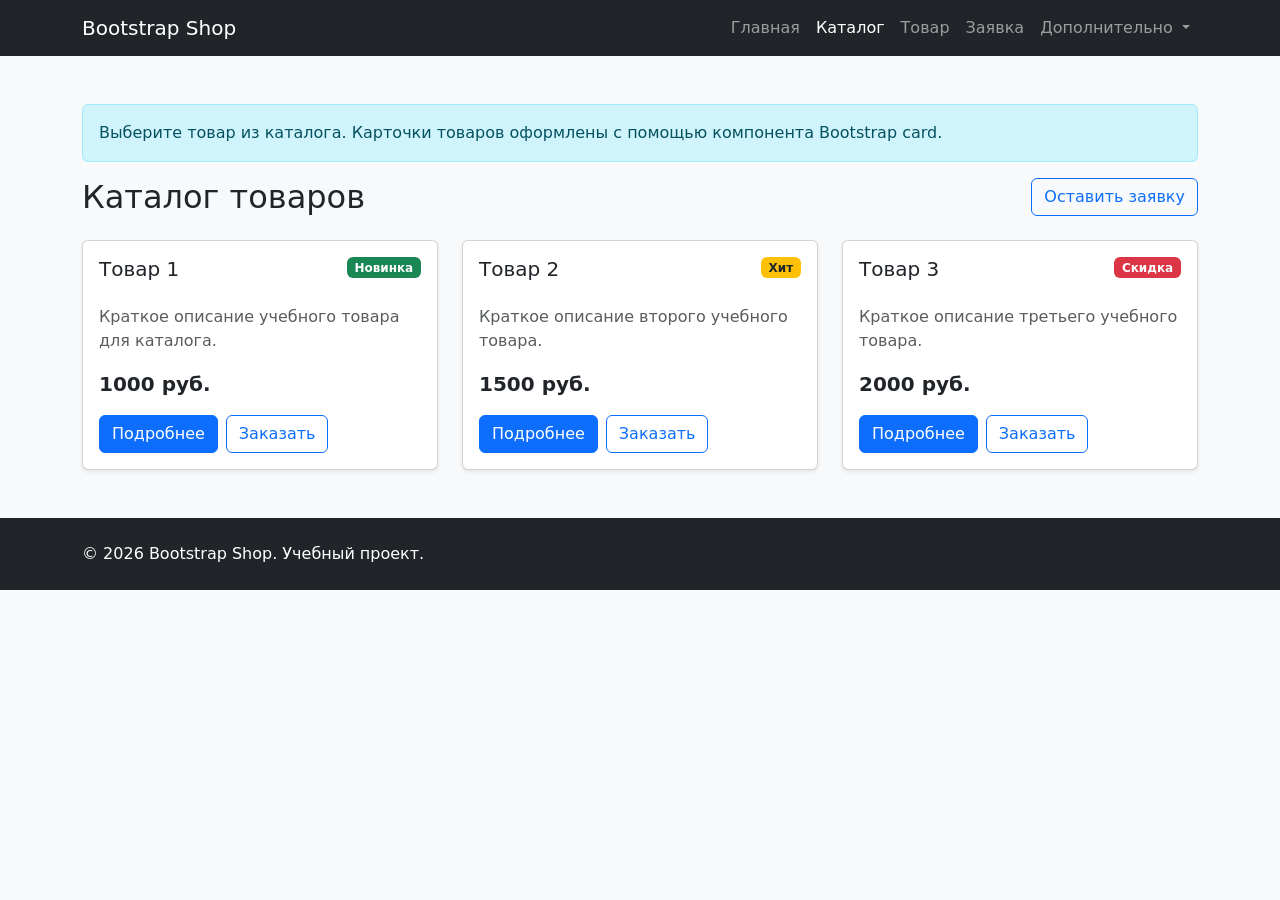
==== catalog.html @ bdcc5e98 "feat: add Bootstrap components pages" ====
<!DOCTYPE html>
<html lang="ru">
<head>
    <meta charset="UTF-8">
    <meta name="viewport" content="width=device-width, initial-scale=1.0">
    <title>Каталог — Bootstrap Shop</title>

    <link
        href="https://cdn.jsdelivr.net/npm/bootstrap@5.3.8/dist/css/bootstrap.min.css"
        rel="stylesheet"
    >
    <link rel="stylesheet" href="css/custom.css">
</head>
<body class="bg-light">

    <nav class="navbar navbar-expand-lg navbar-dark bg-dark">
        <div class="container">
            <a class="navbar-brand" href="index.html">
                Bootstrap Shop
            </a>

            <button
                class="navbar-toggler"
                type="button"
                data-bs-toggle="collapse"
                data-bs-target="#mainNavbar"
                aria-controls="mainNavbar"
                aria-expanded="false"
                aria-label="Переключить навигацию"
            >
                <span class="navbar-toggler-icon"></span>
            </button>

            <div class="collapse navbar-collapse" id="mainNavbar">
                <ul class="navbar-nav ms-auto">
                    <li class="nav-item">
                        <a class="nav-link" href="index.html">Главная</a>
                    </li>

                    <li class="nav-item">
                        <a
                            class="nav-link active"
                            aria-current="page"
                            href="catalog.html"
                        >
                            Каталог
                        </a>
                    </li>

                    <li class="nav-item">
                        <a class="nav-link" href="product.html">Товар</a>
                    </li>

                    <li class="nav-item">
                        <a class="nav-link" href="order.html">Заявка</a>
                    </li>

                    <li class="nav-item dropdown">
                        <a
                            class="nav-link dropdown-toggle"
                            href="#"
                            role="button"
                            data-bs-toggle="dropdown"
                            aria-expanded="false"
                        >
                            Дополнительно
                        </a>

                        <ul class="dropdown-menu">
                            <li>
                                <a class="dropdown-item" href="catalog.html">
                                    Все товары
                                </a>
                            </li>

                            <li>
                                <a class="dropdown-item" href="order.html">
                                    Оформить заявку
                                </a>
                            </li>

                            <li>
                                <a class="dropdown-item" href="index.html#popular">
                                    Популярное
                                </a>
                            </li>
                        </ul>
                    </li>
                </ul>
            </div>
        </div>
    </nav>

    <main class="container my-5">
        <div class="alert alert-info" role="alert">
            Выберите товар из каталога. Карточки товаров оформлены
            с помощью компонента Bootstrap card.
        </div>

        <div class="d-flex justify-content-between align-items-center mb-4">
            <h1 class="h2 mb-0">Каталог товаров</h1>

            <a class="btn btn-outline-primary" href="order.html">
                Оставить заявку
            </a>
        </div>

        <div class="row g-4">
            <div class="col-12 col-md-6 col-lg-4">
                <div class="card h-100 shadow-sm">
                    <div class="card-body d-flex flex-column">
                        <div class="d-flex justify-content-between align-items-start mb-3">
                            <h2 class="card-title h5">Товар 1</h2>
                            <span class="badge bg-success">Новинка</span>
                        </div>

                        <p class="card-text text-muted">
                            Краткое описание учебного товара для каталога.
                        </p>

                        <p class="fw-bold fs-5 mt-auto">1000 руб.</p>

                        <div class="d-flex gap-2">
                            <a class="btn btn-primary" href="product.html">
                                Подробнее
                            </a>

                            <button
                                class="btn btn-outline-primary"
                                type="button"
                                data-bs-toggle="modal"
                                data-bs-target="#orderModal"
                            >
                                Заказать
                            </button>
                        </div>
                    </div>
                </div>
            </div>

            <div class="col-12 col-md-6 col-lg-4">
                <div class="card h-100 shadow-sm">
                    <div class="card-body d-flex flex-column">
                        <div class="d-flex justify-content-between align-items-start mb-3">
                            <h2 class="card-title h5">Товар 2</h2>
                            <span class="badge bg-warning text-dark">Хит</span>
                        </div>

                        <p class="card-text text-muted">
                            Краткое описание второго учебного товара.
                        </p>

                        <p class="fw-bold fs-5 mt-auto">1500 руб.</p>

                        <div class="d-flex gap-2">
                            <a class="btn btn-primary" href="product.html">
                                Подробнее
                            </a>

                            <button
                                class="btn btn-outline-primary"
                                type="button"
                                data-bs-toggle="modal"
                                data-bs-target="#orderModal"
                            >
                                Заказать
                            </button>
                        </div>
                    </div>
                </div>
            </div>

            <div class="col-12 col-md-6 col-lg-4">
                <div class="card h-100 shadow-sm">
                    <div class="card-body d-flex flex-column">
                        <div class="d-flex justify-content-between align-items-start mb-3">
                            <h2 class="card-title h5">Товар 3</h2>
                            <span class="badge bg-danger">Скидка</span>
                        </div>

                        <p class="card-text text-muted">
                            Краткое описание третьего учебного товара.
                        </p>

                        <p class="fw-bold fs-5 mt-auto">2000 руб.</p>

                        <div class="d-flex gap-2">
                            <a class="btn btn-primary" href="product.html">
                                Подробнее
                            </a>

                            <button
                                class="btn btn-outline-primary"
                                type="button"
                                data-bs-toggle="modal"
                                data-bs-target="#orderModal"
                            >
                                Заказать
                            </button>
                        </div>
                    </div>
                </div>
            </div>
        </div>
    </main>

    <div
        class="modal fade"
        id="orderModal"
        tabindex="-1"
        aria-labelledby="orderModalLabel"
        aria-hidden="true"
    >
        <div class="modal-dialog">
            <div class="modal-content">
                <div class="modal-header">
                    <h2 class="modal-title h5" id="orderModalLabel">
                        Быстрая заявка
                    </h2>

                    <button
                        type="button"
                        class="btn-close"
                        data-bs-dismiss="modal"
                        aria-label="Закрыть"
                    ></button>
                </div>

                <div class="modal-body">
                    <p class="text-muted">
                        Оставьте контактные данные, и менеджер свяжется с вами.
                    </p>

                    <form action="order.html" method="get">
                        <div class="mb-3">
                            <label for="modal-name" class="form-label">
                                Имя
                            </label>

                            <input
                                id="modal-name"
                                name="name"
                                type="text"
                                class="form-control"
                                required
                            >
                        </div>

                        <div class="mb-3">
                            <label for="modal-phone" class="form-label">
                                Телефон
                            </label>

                            <input
                                id="modal-phone"
                                name="phone"
                                type="tel"
                                class="form-control"
                                required
                            >
                        </div>

                        <div class="form-check mb-3">
                            <input
                                id="modal-agree"
                                name="agree"
                                class="form-check-input"
                                type="checkbox"
                                value="yes"
                                required
                            >

                            <label class="form-check-label" for="modal-agree">
                                Согласен на обработку данных
                            </label>
                        </div>

                        <button class="btn btn-primary" type="submit">
                            Отправить
                        </button>
                    </form>
                </div>

                <div class="modal-footer">
                    <button
                        type="button"
                        class="btn btn-secondary"
                        data-bs-dismiss="modal"
                    >
                        Закрыть
                    </button>
                </div>
            </div>
        </div>
    </div>

    <footer class="bg-dark text-white py-4 mt-5">
        <div class="container">
            <p class="mb-0">
                &copy; 2026 Bootstrap Shop. Учебный проект.
            </p>
        </div>
    </footer>

    <script
        src="https://cdn.jsdelivr.net/npm/bootstrap@5.3.8/dist/js/bootstrap.bundle.min.js"
    ></script>
</body>
</html>
---- css/custom.css ----
body {
    min-height: 100vh;
}

.placeholder-box {
    min-height: 240px;
}

.placeholder-image {
    min-height: 320px;
}

.card-img-top {
    height: 180px;
    object-fit: cover;
}
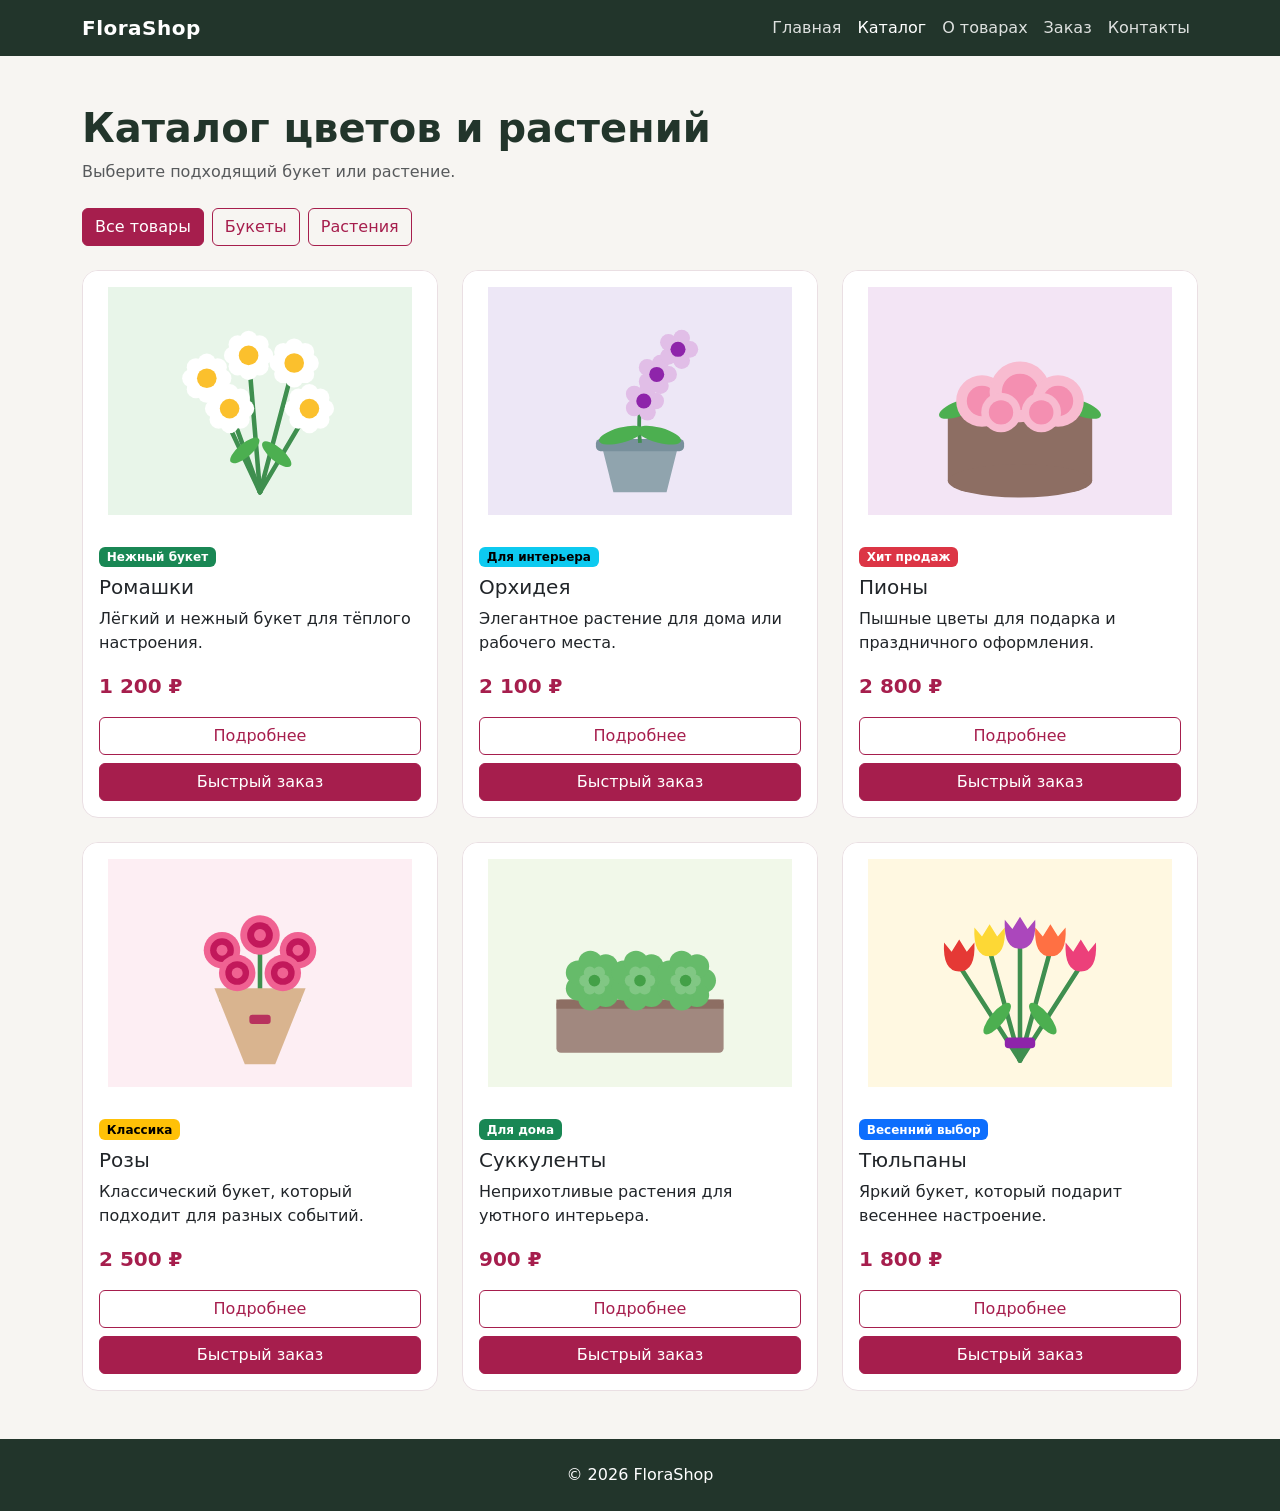
==== commit 45a0afce: "feat: add Bootstrap components pages" ====
--- a/catalog.html
+++ b/catalog.html
@@ -2,308 +2,170 @@
 <html lang="ru">
 <head>
     <meta charset="UTF-8">
-    <meta name="viewport" content="width=device-width, initial-scale=1.0">
-    <title>Каталог — Bootstrap Shop</title>
-
-    <link
-        href="https://cdn.jsdelivr.net/npm/bootstrap@5.3.8/dist/css/bootstrap.min.css"
-        rel="stylesheet"
-    >
+    <meta name="viewport" content="width=device-width, initial-scale=1">
+    <title>Каталог — FloraShop</title>
+    <link rel="stylesheet" href="vendor/bootstrap/css/bootstrap.min.css">
     <link rel="stylesheet" href="css/custom.css">
 </head>
-<body class="bg-light">
+<body>
 
-    <nav class="navbar navbar-expand-lg navbar-dark bg-dark">
-        <div class="container">
-            <a class="navbar-brand" href="index.html">
-                Bootstrap Shop
-            </a>
+<nav class="navbar navbar-expand-lg navbar-dark navbar-shop">
+    <div class="container">
+        <a class="navbar-brand fw-bold" href="index.html">FloraShop</a>
+        <button class="navbar-toggler" type="button" data-bs-toggle="collapse"
+                data-bs-target="#mainNav" aria-controls="mainNav"
+                aria-expanded="false" aria-label="Открыть меню">
+            <span class="navbar-toggler-icon"></span>
+        </button>
+        <div class="collapse navbar-collapse" id="mainNav">
+            <ul class="navbar-nav ms-auto">
+                <li class="nav-item"><a class="nav-link" href="index.html">Главная</a></li>
+                <li class="nav-item"><a class="nav-link active" href="catalog.html">Каталог</a></li>
+                <li class="nav-item"><a class="nav-link" href="product.html">О товарах</a></li>
+                <li class="nav-item"><a class="nav-link" href="order.html">Заказ</a></li>
+                <li class="nav-item"><a class="nav-link" href="contacts.html">Контакты</a></li>
+            </ul>
+        </div>
+    </div>
+</nav>
 
-            <button
-                class="navbar-toggler"
-                type="button"
-                data-bs-toggle="collapse"
-                data-bs-target="#mainNavbar"
-                aria-controls="mainNavbar"
-                aria-expanded="false"
-                aria-label="Переключить навигацию"
-            >
-                <span class="navbar-toggler-icon"></span>
-            </button>
+<main class="container py-5">
+    <h1 class="section-title mb-2">Каталог цветов и растений</h1>
+    <p class="text-muted mb-4">Выберите подходящий букет или растение.</p>
 
-            <div class="collapse navbar-collapse" id="mainNavbar">
-                <ul class="navbar-nav ms-auto">
-                    <li class="nav-item">
-                        <a class="nav-link" href="index.html">Главная</a>
-                    </li>
+    <div class="d-flex flex-wrap gap-2 mb-4" aria-label="Фильтры товаров">
+        <button type="button" class="btn btn-shop" data-filter="all" aria-pressed="true">Все товары</button>
+        <button type="button" class="btn btn-outline-shop" data-filter="bouquets" aria-pressed="false">Букеты</button>
+        <button type="button" class="btn btn-outline-shop" data-filter="plants" aria-pressed="false">Растения</button>
+    </div>
 
-                    <li class="nav-item">
-                        <a
-                            class="nav-link active"
-                            aria-current="page"
-                            href="catalog.html"
-                        >
-                            Каталог
-                        </a>
-                    </li>
-
-                    <li class="nav-item">
-                        <a class="nav-link" href="product.html">Товар</a>
-                    </li>
-
-                    <li class="nav-item">
-                        <a class="nav-link" href="order.html">Заявка</a>
-                    </li>
-
-                    <li class="nav-item dropdown">
-                        <a
-                            class="nav-link dropdown-toggle"
-                            href="#"
-                            role="button"
-                            data-bs-toggle="dropdown"
-                            aria-expanded="false"
-                        >
-                            Дополнительно
-                        </a>
-
-                        <ul class="dropdown-menu">
-                            <li>
-                                <a class="dropdown-item" href="catalog.html">
-                                    Все товары
-                                </a>
-                            </li>
-
-                            <li>
-                                <a class="dropdown-item" href="order.html">
-                                    Оформить заявку
-                                </a>
-                            </li>
-
-                            <li>
-                                <a class="dropdown-item" href="index.html#popular">
-                                    Популярное
-                                </a>
-                            </li>
-                        </ul>
-                    </li>
-                </ul>
-            </div>
-        </div>
-    </nav>
-
-    <main class="container my-5">
-        <div class="alert alert-info" role="alert">
-            Выберите товар из каталога. Карточки товаров оформлены
-            с помощью компонента Bootstrap card.
-        </div>
-
-        <div class="d-flex justify-content-between align-items-center mb-4">
-            <h1 class="h2 mb-0">Каталог товаров</h1>
-
-            <a class="btn btn-outline-primary" href="order.html">
-                Оставить заявку
-            </a>
-        </div>
-
-        <div class="row g-4">
-            <div class="col-12 col-md-6 col-lg-4">
-                <div class="card h-100 shadow-sm">
-                    <div class="card-body d-flex flex-column">
-                        <div class="d-flex justify-content-between align-items-start mb-3">
-                            <h2 class="card-title h5">Товар 1</h2>
-                            <span class="badge bg-success">Новинка</span>
-                        </div>
-
-                        <p class="card-text text-muted">
-                            Краткое описание учебного товара для каталога.
-                        </p>
-
-                        <p class="fw-bold fs-5 mt-auto">1000 руб.</p>
-
-                        <div class="d-flex gap-2">
-                            <a class="btn btn-primary" href="product.html">
-                                Подробнее
-                            </a>
-
-                            <button
-                                class="btn btn-outline-primary"
-                                type="button"
-                                data-bs-toggle="modal"
-                                data-bs-target="#orderModal"
-                            >
-                                Заказать
-                            </button>
-                        </div>
-                    </div>
-                </div>
-            </div>
-
-            <div class="col-12 col-md-6 col-lg-4">
-                <div class="card h-100 shadow-sm">
-                    <div class="card-body d-flex flex-column">
-                        <div class="d-flex justify-content-between align-items-start mb-3">
-                            <h2 class="card-title h5">Товар 2</h2>
-                            <span class="badge bg-warning text-dark">Хит</span>
-                        </div>
-
-                        <p class="card-text text-muted">
-                            Краткое описание второго учебного товара.
-                        </p>
-
-                        <p class="fw-bold fs-5 mt-auto">1500 руб.</p>
-
-                        <div class="d-flex gap-2">
-                            <a class="btn btn-primary" href="product.html">
-                                Подробнее
-                            </a>
-
-                            <button
-                                class="btn btn-outline-primary"
-                                type="button"
-                                data-bs-toggle="modal"
-                                data-bs-target="#orderModal"
-                            >
-                                Заказать
-                            </button>
-                        </div>
-                    </div>
-                </div>
-            </div>
-
-            <div class="col-12 col-md-6 col-lg-4">
-                <div class="card h-100 shadow-sm">
-                    <div class="card-body d-flex flex-column">
-                        <div class="d-flex justify-content-between align-items-start mb-3">
-                            <h2 class="card-title h5">Товар 3</h2>
-                            <span class="badge bg-danger">Скидка</span>
-                        </div>
-
-                        <p class="card-text text-muted">
-                            Краткое описание третьего учебного товара.
-                        </p>
-
-                        <p class="fw-bold fs-5 mt-auto">2000 руб.</p>
-
-                        <div class="d-flex gap-2">
-                            <a class="btn btn-primary" href="product.html">
-                                Подробнее
-                            </a>
-
-                            <button
-                                class="btn btn-outline-primary"
-                                type="button"
-                                data-bs-toggle="modal"
-                                data-bs-target="#orderModal"
-                            >
-                                Заказать
-                            </button>
-                        </div>
-                    </div>
+    <div class="row g-4" id="productGrid">
+        <div class="col-12 col-md-6 col-lg-4" data-product-card data-category="bouquets">
+            <div class="card product-card h-100">
+                <img src="images/daisies.svg" class="card-img-top product-image" alt="Ромашки">
+                <div class="card-body d-flex flex-column">
+                    <span class="badge text-bg-success align-self-start mb-2">Нежный букет</span>
+                    <h2 class="h5">Ромашки</h2>
+                    <p>Лёгкий и нежный букет для тёплого настроения.</p>
+                    <p class="product-price mt-auto">1 200 ₽</p>
+                    <a href="product.html?product=daisies" class="btn btn-outline-shop mb-2">Подробнее</a>
+                    <button type="button" class="btn btn-shop"
+                            data-bs-toggle="modal" data-bs-target="#orderModal"
+                            data-product="daisies">Быстрый заказ</button>
                 </div>
             </div>
         </div>
-    </main>
 
-    <div
-        class="modal fade"
-        id="orderModal"
-        tabindex="-1"
-        aria-labelledby="orderModalLabel"
-        aria-hidden="true"
-    >
-        <div class="modal-dialog">
-            <div class="modal-content">
-                <div class="modal-header">
-                    <h2 class="modal-title h5" id="orderModalLabel">
-                        Быстрая заявка
-                    </h2>
+        <div class="col-12 col-md-6 col-lg-4" data-product-card data-category="plants">
+            <div class="card product-card h-100">
+                <img src="images/orchid.svg" class="card-img-top product-image" alt="Орхидея">
+                <div class="card-body d-flex flex-column">
+                    <span class="badge text-bg-info align-self-start mb-2">Для интерьера</span>
+                    <h2 class="h5">Орхидея</h2>
+                    <p>Элегантное растение для дома или рабочего места.</p>
+                    <p class="product-price mt-auto">2 100 ₽</p>
+                    <a href="product.html?product=orchid" class="btn btn-outline-shop mb-2">Подробнее</a>
+                    <button type="button" class="btn btn-shop"
+                            data-bs-toggle="modal" data-bs-target="#orderModal"
+                            data-product="orchid">Быстрый заказ</button>
+                </div>
+            </div>
+        </div>
 
-                    <button
-                        type="button"
-                        class="btn-close"
-                        data-bs-dismiss="modal"
-                        aria-label="Закрыть"
-                    ></button>
+        <div class="col-12 col-md-6 col-lg-4" data-product-card data-category="bouquets">
+            <div class="card product-card h-100">
+                <img src="images/peony.svg" class="card-img-top product-image" alt="Пионы">
+                <div class="card-body d-flex flex-column">
+                    <span class="badge text-bg-danger align-self-start mb-2">Хит продаж</span>
+                    <h2 class="h5">Пионы</h2>
+                    <p>Пышные цветы для подарка и праздничного оформления.</p>
+                    <p class="product-price mt-auto">2 800 ₽</p>
+                    <a href="product.html?product=peony" class="btn btn-outline-shop mb-2">Подробнее</a>
+                    <button type="button" class="btn btn-shop"
+                            data-bs-toggle="modal" data-bs-target="#orderModal"
+                            data-product="peony">Быстрый заказ</button>
                 </div>
+            </div>
+        </div>
 
-                <div class="modal-body">
-                    <p class="text-muted">
-                        Оставьте контактные данные, и менеджер свяжется с вами.
-                    </p>
+        <div class="col-12 col-md-6 col-lg-4" data-product-card data-category="bouquets">
+            <div class="card product-card h-100">
+                <img src="images/roses.svg" class="card-img-top product-image" alt="Розы">
+                <div class="card-body d-flex flex-column">
+                    <span class="badge text-bg-warning align-self-start mb-2">Классика</span>
+                    <h2 class="h5">Розы</h2>
+                    <p>Классический букет, который подходит для разных событий.</p>
+                    <p class="product-price mt-auto">2 500 ₽</p>
+                    <a href="product.html?product=roses" class="btn btn-outline-shop mb-2">Подробнее</a>
+                    <button type="button" class="btn btn-shop"
+                            data-bs-toggle="modal" data-bs-target="#orderModal"
+                            data-product="roses">Быстрый заказ</button>
+                </div>
+            </div>
+        </div>
 
-                    <form action="order.html" method="get">
-                        <div class="mb-3">
-                            <label for="modal-name" class="form-label">
-                                Имя
-                            </label>
+        <div class="col-12 col-md-6 col-lg-4" data-product-card data-category="plants">
+            <div class="card product-card h-100">
+                <img src="images/succulents.svg" class="card-img-top product-image" alt="Суккуленты">
+                <div class="card-body d-flex flex-column">
+                    <span class="badge text-bg-success align-self-start mb-2">Для дома</span>
+                    <h2 class="h5">Суккуленты</h2>
+                    <p>Неприхотливые растения для уютного интерьера.</p>
+                    <p class="product-price mt-auto">900 ₽</p>
+                    <a href="product.html?product=succulents" class="btn btn-outline-shop mb-2">Подробнее</a>
+                    <button type="button" class="btn btn-shop"
+                            data-bs-toggle="modal" data-bs-target="#orderModal"
+                            data-product="succulents">Быстрый заказ</button>
+                </div>
+            </div>
+        </div>
 
-                            <input
-                                id="modal-name"
-                                name="name"
-                                type="text"
-                                class="form-control"
-                                required
-                            >
-                        </div>
-
-                        <div class="mb-3">
-                            <label for="modal-phone" class="form-label">
-                                Телефон
-                            </label>
-
-                            <input
-                                id="modal-phone"
-                                name="phone"
-                                type="tel"
-                                class="form-control"
-                                required
-                            >
-                        </div>
-
-                        <div class="form-check mb-3">
-                            <input
-                                id="modal-agree"
-                                name="agree"
-                                class="form-check-input"
-                                type="checkbox"
-                                value="yes"
-                                required
-                            >
-
-                            <label class="form-check-label" for="modal-agree">
-                                Согласен на обработку данных
-                            </label>
-                        </div>
-
-                        <button class="btn btn-primary" type="submit">
-                            Отправить
-                        </button>
-                    </form>
-                </div>
-
-                <div class="modal-footer">
-                    <button
-                        type="button"
-                        class="btn btn-secondary"
-                        data-bs-dismiss="modal"
-                    >
-                        Закрыть
-                    </button>
+        <div class="col-12 col-md-6 col-lg-4" data-product-card data-category="bouquets">
+            <div class="card product-card h-100">
+                <img src="images/tulips.svg" class="card-img-top product-image" alt="Тюльпаны">
+                <div class="card-body d-flex flex-column">
+                    <span class="badge text-bg-primary align-self-start mb-2">Весенний выбор</span>
+                    <h2 class="h5">Тюльпаны</h2>
+                    <p>Яркий букет, который подарит весеннее настроение.</p>
+                    <p class="product-price mt-auto">1 800 ₽</p>
+                    <a href="product.html?product=tulips" class="btn btn-outline-shop mb-2">Подробнее</a>
+                    <button type="button" class="btn btn-shop"
+                            data-bs-toggle="modal" data-bs-target="#orderModal"
+                            data-product="tulips">Быстрый заказ</button>
                 </div>
             </div>
         </div>
     </div>
 
-    <footer class="bg-dark text-white py-4 mt-5">
-        <div class="container">
-            <p class="mb-0">
-                &copy; 2026 Bootstrap Shop. Учебный проект.
-            </p>
+    <p id="filterEmpty" class="alert alert-warning mt-4 d-none" role="status">
+        В выбранной категории пока нет товаров.
+    </p>
+</main>
+
+<div class="modal fade" id="orderModal" tabindex="-1"
+     aria-labelledby="orderModalLabel" aria-hidden="true">
+    <div class="modal-dialog modal-dialog-centered">
+        <div class="modal-content">
+            <div class="modal-header">
+                <h2 class="modal-title fs-5" id="orderModalLabel">Быстрый заказ</h2>
+                <button type="button" class="btn-close" data-bs-dismiss="modal"
+                        aria-label="Закрыть"></button>
+            </div>
+            <div class="modal-body">
+                <p>Перейдите к форме, чтобы указать контактные данные.</p>
+                <a href="order.html" id="modalOrderLink" class="btn btn-shop">Перейти к заказу</a>
+            </div>
         </div>
-    </footer>
+    </div>
+</div>
 
-    <script
-        src="https://cdn.jsdelivr.net/npm/bootstrap@5.3.8/dist/js/bootstrap.bundle.min.js"
-    ></script>
+<footer class="footer-shop py-4">
+    <div class="container text-center">
+        <p class="mb-0">&copy; 2026 FloraShop</p>
+    </div>
+</footer>
+
+<script src="vendor/bootstrap/js/bootstrap.bundle.min.js"></script>
+<script src="js/shop.js"></script>
 </body>
 </html>
--- a/css/custom.css
+++ b/css/custom.css
@@ -1,16 +1,174 @@
+:root {
+    --shop-primary: #a61e4d;
+    --shop-primary-dark: #7a1638;
+    --shop-background: #f7f5f2;
+    --shop-pink-light: #fdeef3;
+    --shop-green: #22352b;
+    --shop-white: #ffffff;
+    --shop-text: #292929;
+    --shop-muted: #6c757d;
+    --shop-border: #eadfe3;
+}
+
 body {
     min-height: 100vh;
+    display: flex;
+    flex-direction: column;
+    background: var(--shop-background);
+    color: var(--shop-text);
 }
 
-.placeholder-box {
-    min-height: 240px;
+main {
+    flex: 1;
 }
 
-.placeholder-image {
-    min-height: 320px;
+.navbar-shop {
+    background-color: var(--shop-green);
 }
 
-.card-img-top {
-    height: 180px;
-    object-fit: cover;
+.navbar-shop .navbar-brand {
+    color: var(--shop-white);
+    letter-spacing: 0.5px;
+}
+
+.navbar-shop .nav-link {
+    color: rgba(255, 255, 255, 0.85);
+    transition: color 0.2s ease;
+}
+
+.navbar-shop .nav-link:hover,
+.navbar-shop .nav-link.active {
+    color: var(--shop-white);
+}
+
+.hero-section {
+    background-color: var(--shop-pink-light);
+}
+
+.hero-badge {
+    color: var(--shop-primary-dark);
+    background-color: var(--shop-white);
+}
+
+.section-title {
+    color: var(--shop-green);
+    font-weight: 700;
+}
+
+.btn-shop {
+    color: var(--shop-white);
+    background-color: var(--shop-primary);
+    border-color: var(--shop-primary);
+}
+
+.btn-shop:hover,
+.btn-shop:focus-visible {
+    color: var(--shop-white);
+    background-color: var(--shop-primary-dark);
+    border-color: var(--shop-primary-dark);
+}
+
+.btn-outline-shop {
+    color: var(--shop-primary);
+    background-color: transparent;
+    border: 1px solid var(--shop-primary);
+}
+
+.btn-outline-shop:hover,
+.btn-outline-shop:focus-visible {
+    color: var(--shop-white);
+    background-color: var(--shop-primary);
+}
+
+.product-card,
+.feature-card {
+    overflow: hidden;
+    border: 1px solid var(--shop-border);
+    border-radius: 1rem;
+    background-color: var(--shop-white);
+    transition: transform 0.2s ease, box-shadow 0.2s ease;
+}
+
+.product-card:hover,
+.feature-card:hover {
+    transform: translateY(-4px);
+    box-shadow: 0 0.5rem 1.5rem rgba(34, 53, 43, 0.1);
+}
+
+.product-image {
+    display: block;
+    width: 100%;
+    height: 260px;
+    object-fit: contain;
+    padding: 1rem;
+    background-color: var(--shop-white);
+}
+
+.product-price {
+    color: var(--shop-primary);
+    font-size: 1.25rem;
+    font-weight: 700;
+}
+
+.form-panel {
+    padding: 2rem;
+    border: 1px solid var(--shop-border);
+    border-radius: 1rem;
+    background-color: var(--shop-white);
+}
+
+.form-control:focus,
+.form-select:focus,
+.form-check-input:focus {
+    border-color: var(--shop-primary);
+    box-shadow: 0 0 0 0.2rem rgba(166, 30, 77, 0.15);
+}
+
+.form-check-input:checked {
+    background-color: var(--shop-primary);
+    border-color: var(--shop-primary);
+}
+
+.accordion-button:not(.collapsed) {
+    color: var(--shop-primary-dark);
+    background-color: var(--shop-pink-light);
+}
+
+.accordion-button:focus {
+    box-shadow: 0 0 0 0.2rem rgba(166, 30, 77, 0.15);
+}
+
+.carousel-control-prev,
+.carousel-control-next {
+    background-color: rgba(34, 53, 43, 0.12);
+}
+
+.footer-shop {
+    margin-top: auto;
+    color: var(--shop-white);
+    background-color: var(--shop-green);
+}
+
+@media (max-width: 767.98px) {
+    .hero-section {
+        text-align: center;
+    }
+
+    .product-image {
+        height: 220px;
+    }
+
+    .form-panel {
+        padding: 1.25rem;
+    }
+}
+
+@media (prefers-reduced-motion: reduce) {
+    *,
+    *::before,
+    *::after {
+        scroll-behavior: auto !important;
+        transition-duration: 0.01ms !important;
+        animation-duration: 0.01ms !important;
+    }
 }
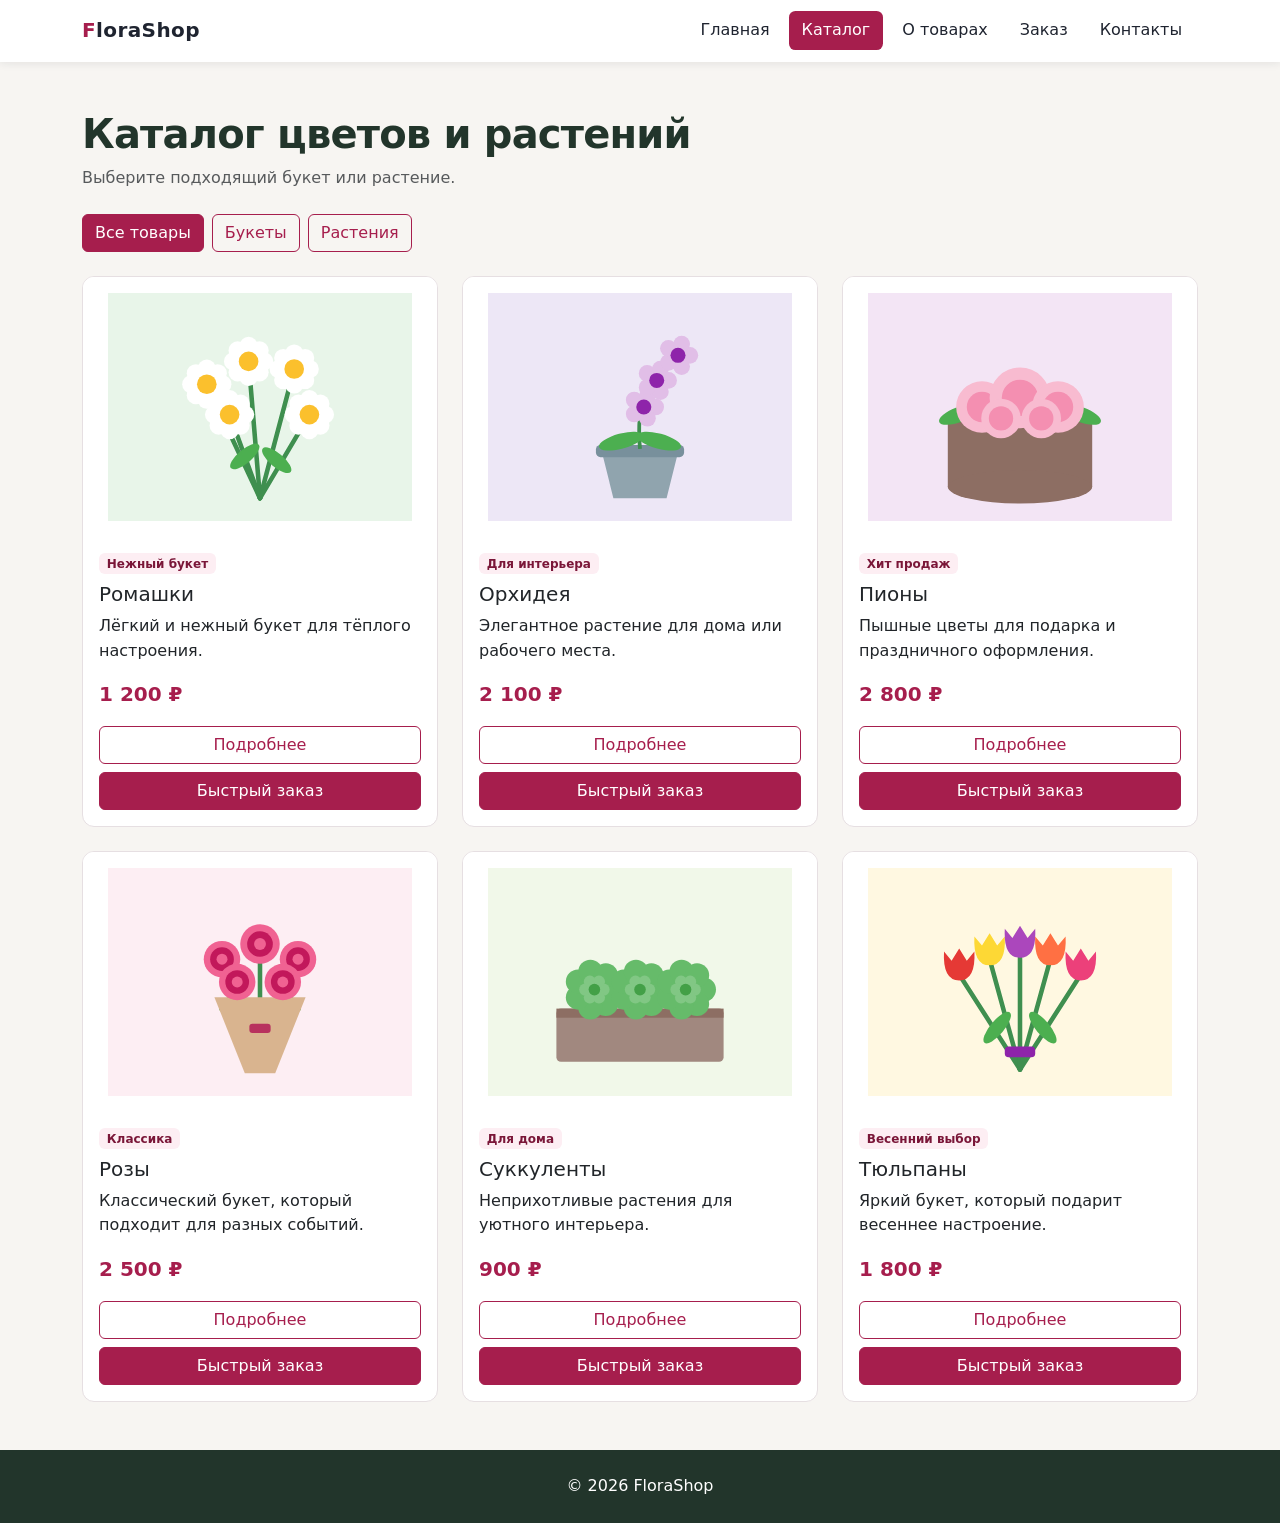
==== commit 41e732e2: "feat: refine FloraShop Bootstrap visual style" ====
--- a/catalog.html
+++ b/catalog.html
@@ -3,6 +3,7 @@
 <head>
     <meta charset="UTF-8">
     <meta name="viewport" content="width=device-width, initial-scale=1">
+    <meta name="description" content="Каталог букетов и комнатных растений FloraShop с фильтром по категориям и быстрым заказом.">
     <title>Каталог — FloraShop</title>
     <link rel="stylesheet" href="vendor/bootstrap/css/bootstrap.min.css">
     <link rel="stylesheet" href="css/custom.css">
@@ -168,4 +169,4 @@
 <script src="vendor/bootstrap/js/bootstrap.bundle.min.js"></script>
 <script src="js/shop.js"></script>
 </body>
-</html>+</html>
--- a/css/custom.css
+++ b/css/custom.css
@@ -1,13 +1,19 @@
 :root {
     --shop-primary: #a61e4d;
     --shop-primary-dark: #7a1638;
+    --shop-pink-light: #fdeef3;
     --shop-background: #f7f5f2;
-    --shop-pink-light: #fdeef3;
     --shop-green: #22352b;
-    --shop-white: #ffffff;
-    --shop-text: #292929;
-    --shop-muted: #6c757d;
-    --shop-border: #eadfe3;
+    --shop-white: #fff;
+    --shop-text: #1f2430;
+    --shop-muted: #5f6675;
+    --shop-border: #e6dfe2;
+    --shop-radius: 0.75rem;
+    --shop-shadow: 0 0.5rem 1.5rem rgba(31, 36, 48, 0.1);
+}
+
+html {
+    scroll-behavior: smooth;
 }
 
 body {
@@ -16,92 +22,177 @@
     flex-direction: column;
     background: var(--shop-background);
     color: var(--shop-text);
+    line-height: 1.55;
 }
 
 main {
     flex: 1;
 }
 
+img {
+    max-width: 100%;
+}
+
+a,
+button {
+    -webkit-tap-highlight-color: transparent;
+}
+
+a:focus-visible,
+button:focus-visible,
+input:focus-visible,
+select:focus-visible,
+textarea:focus-visible {
+    outline: 3px solid rgba(166, 30, 77, 0.55);
+    outline-offset: 3px;
+}
+
 .navbar-shop {
-    background-color: var(--shop-green);
+    position: sticky;
+    top: 0;
+    z-index: 1020;
+    background: var(--shop-white);
+    box-shadow: 0 2px 8px rgba(31, 36, 48, 0.08);
 }
 
 .navbar-shop .navbar-brand {
-    color: var(--shop-white);
-    letter-spacing: 0.5px;
-}
-
-.navbar-shop .nav-link {
-    color: rgba(255, 255, 255, 0.85);
-    transition: color 0.2s ease;
-}
-
-.navbar-shop .nav-link:hover,
-.navbar-shop .nav-link.active {
-    color: var(--shop-white);
+    color: var(--shop-text);
+    letter-spacing: 0.02em;
+}
+
+.navbar-shop .navbar-brand::first-letter {
+    color: var(--shop-primary);
+}
+
+.navbar-shop .navbar-nav .nav-link {
+    margin: 0.2rem;
+    padding: 0.45rem 0.8rem;
+    border-radius: 0.4rem;
+    color: var(--shop-text);
+    transition: color 0.2s ease, background-color 0.2s ease;
+}
+
+.navbar-shop .navbar-nav .nav-link:hover {
+    color: var(--shop-primary-dark);
+    background: var(--shop-pink-light);
+}
+
+.navbar-shop .navbar-nav .nav-link.active {
+    color: var(--shop-white);
+    background: var(--shop-primary);
+}
+
+.navbar-shop .navbar-toggler {
+    border-color: var(--shop-border);
+}
+
+.navbar-shop .navbar-toggler-icon {
+    filter: invert(0.35) sepia(0.2) saturate(0.6);
 }
 
 .hero-section {
-    background-color: var(--shop-pink-light);
+    background: linear-gradient(135deg, var(--shop-pink-light), var(--shop-white));
+}
+
+.hero-section .display-4 {
+    max-width: 12ch;
+    color: var(--shop-text);
+    line-height: 1.12;
+}
+
+.hero-section .lead {
+    max-width: 42rem;
+    color: var(--shop-muted);
+}
+
+.hero-section .product-image {
+    height: clamp(280px, 36vw, 440px);
 }
 
 .hero-badge {
+    padding: 0.55rem 0.8rem;
+    border: 1px solid rgba(166, 30, 77, 0.12);
+    border-radius: 999px;
     color: var(--shop-primary-dark);
-    background-color: var(--shop-white);
+    background: var(--shop-white);
 }
 
 .section-title {
     color: var(--shop-green);
     font-weight: 700;
+    letter-spacing: -0.02em;
+}
+
+.season-offer {
+    padding: 1.5rem 1.75rem;
+    border-left: 4px solid var(--shop-primary);
+    border-radius: var(--shop-radius);
+    background: var(--shop-white);
+    box-shadow: 0 2px 12px rgba(31, 36, 48, 0.05);
+}
+
+.season-offer .text-uppercase {
+    color: var(--shop-primary);
+    letter-spacing: 0.08em;
+}
+
+.season-offer h2 {
+    color: var(--shop-green);
+}
+
+.season-offer p:not(.text-uppercase) {
+    color: var(--shop-muted);
 }
 
 .btn-shop {
     color: var(--shop-white);
-    background-color: var(--shop-primary);
+    background: var(--shop-primary);
     border-color: var(--shop-primary);
 }
 
 .btn-shop:hover,
 .btn-shop:focus-visible {
     color: var(--shop-white);
-    background-color: var(--shop-primary-dark);
+    background: var(--shop-primary-dark);
     border-color: var(--shop-primary-dark);
 }
 
 .btn-outline-shop {
     color: var(--shop-primary);
-    background-color: transparent;
+    background: transparent;
     border: 1px solid var(--shop-primary);
 }
 
 .btn-outline-shop:hover,
 .btn-outline-shop:focus-visible {
     color: var(--shop-white);
-    background-color: var(--shop-primary);
+    background: var(--shop-primary);
+    border-color: var(--shop-primary);
 }
 
 .product-card,
 .feature-card {
     overflow: hidden;
     border: 1px solid var(--shop-border);
-    border-radius: 1rem;
-    background-color: var(--shop-white);
-    transition: transform 0.2s ease, box-shadow 0.2s ease;
+    border-radius: var(--shop-radius);
+    background: var(--shop-white);
+    transition: border-color 0.2s ease, transform 0.2s ease, box-shadow 0.2s ease;
 }
 
 .product-card:hover,
 .feature-card:hover {
-    transform: translateY(-4px);
-    box-shadow: 0 0.5rem 1.5rem rgba(34, 53, 43, 0.1);
+    border-color: rgba(166, 30, 77, 0.45);
+    transform: translateY(-3px);
+    box-shadow: var(--shop-shadow);
 }
 
 .product-image {
     display: block;
     width: 100%;
     height: 260px;
+    padding: 1rem;
     object-fit: contain;
-    padding: 1rem;
-    background-color: var(--shop-white);
+    background: var(--shop-white);
 }
 
 .product-price {
@@ -110,11 +201,17 @@
     font-weight: 700;
 }
 
+main .product-card .badge {
+    color: var(--shop-primary-dark) !important;
+    background: var(--shop-pink-light) !important;
+}
+
 .form-panel {
     padding: 2rem;
     border: 1px solid var(--shop-border);
-    border-radius: 1rem;
-    background-color: var(--shop-white);
+    border-radius: var(--shop-radius);
+    background: var(--shop-white);
+    box-shadow: 0 2px 12px rgba(31, 36, 48, 0.04);
 }
 
 .form-control:focus,
@@ -129,24 +226,50 @@
     border-color: var(--shop-primary);
 }
 
+.accordion-item {
+    border-color: var(--shop-border);
+}
+
 .accordion-button:not(.collapsed) {
     color: var(--shop-primary-dark);
-    background-color: var(--shop-pink-light);
+    background: var(--shop-pink-light);
 }
 
 .accordion-button:focus {
     box-shadow: 0 0 0 0.2rem rgba(166, 30, 77, 0.15);
 }
 
+.carousel {
+    overflow: hidden;
+    border-radius: var(--shop-radius);
+    box-shadow: var(--shop-shadow);
+}
+
 .carousel-control-prev,
 .carousel-control-next {
-    background-color: rgba(34, 53, 43, 0.12);
+    width: 12%;
+    background: linear-gradient(90deg, rgba(34, 53, 43, 0.25), transparent);
+}
+
+.carousel-control-next {
+    background: linear-gradient(270deg, rgba(34, 53, 43, 0.25), transparent);
+}
+
+.carousel-indicators [data-bs-target] {
+    width: 0.55rem;
+    height: 0.55rem;
+    border: 0;
+    border-radius: 50%;
 }
 
 .footer-shop {
     margin-top: auto;
     color: var(--shop-white);
-    background-color: var(--shop-green);
+    background: var(--shop-green);
+}
+
+.footer-shop a {
+    color: var(--shop-white);
 }
 
 @media (max-width: 767.98px) {
@@ -154,21 +277,38 @@
         text-align: center;
     }
 
+    .hero-section .display-4,
+    .hero-section .lead {
+        margin-right: auto;
+        margin-left: auto;
+    }
+
     .product-image {
         height: 220px;
     }
 
+    .hero-section .product-image {
+        height: 260px;
+    }
+
     .form-panel {
         padding: 1.25rem;
     }
+
+    .season-offer {
+        padding: 1.25rem;
+    }
 }
 
 @media (prefers-reduced-motion: reduce) {
+    html {
+        scroll-behavior: auto;
+    }
+
     *,
     *::before,
     *::after {
-        scroll-behavior: auto !important;
         transition-duration: 0.01ms !important;
         animation-duration: 0.01ms !important;
     }
-}+}
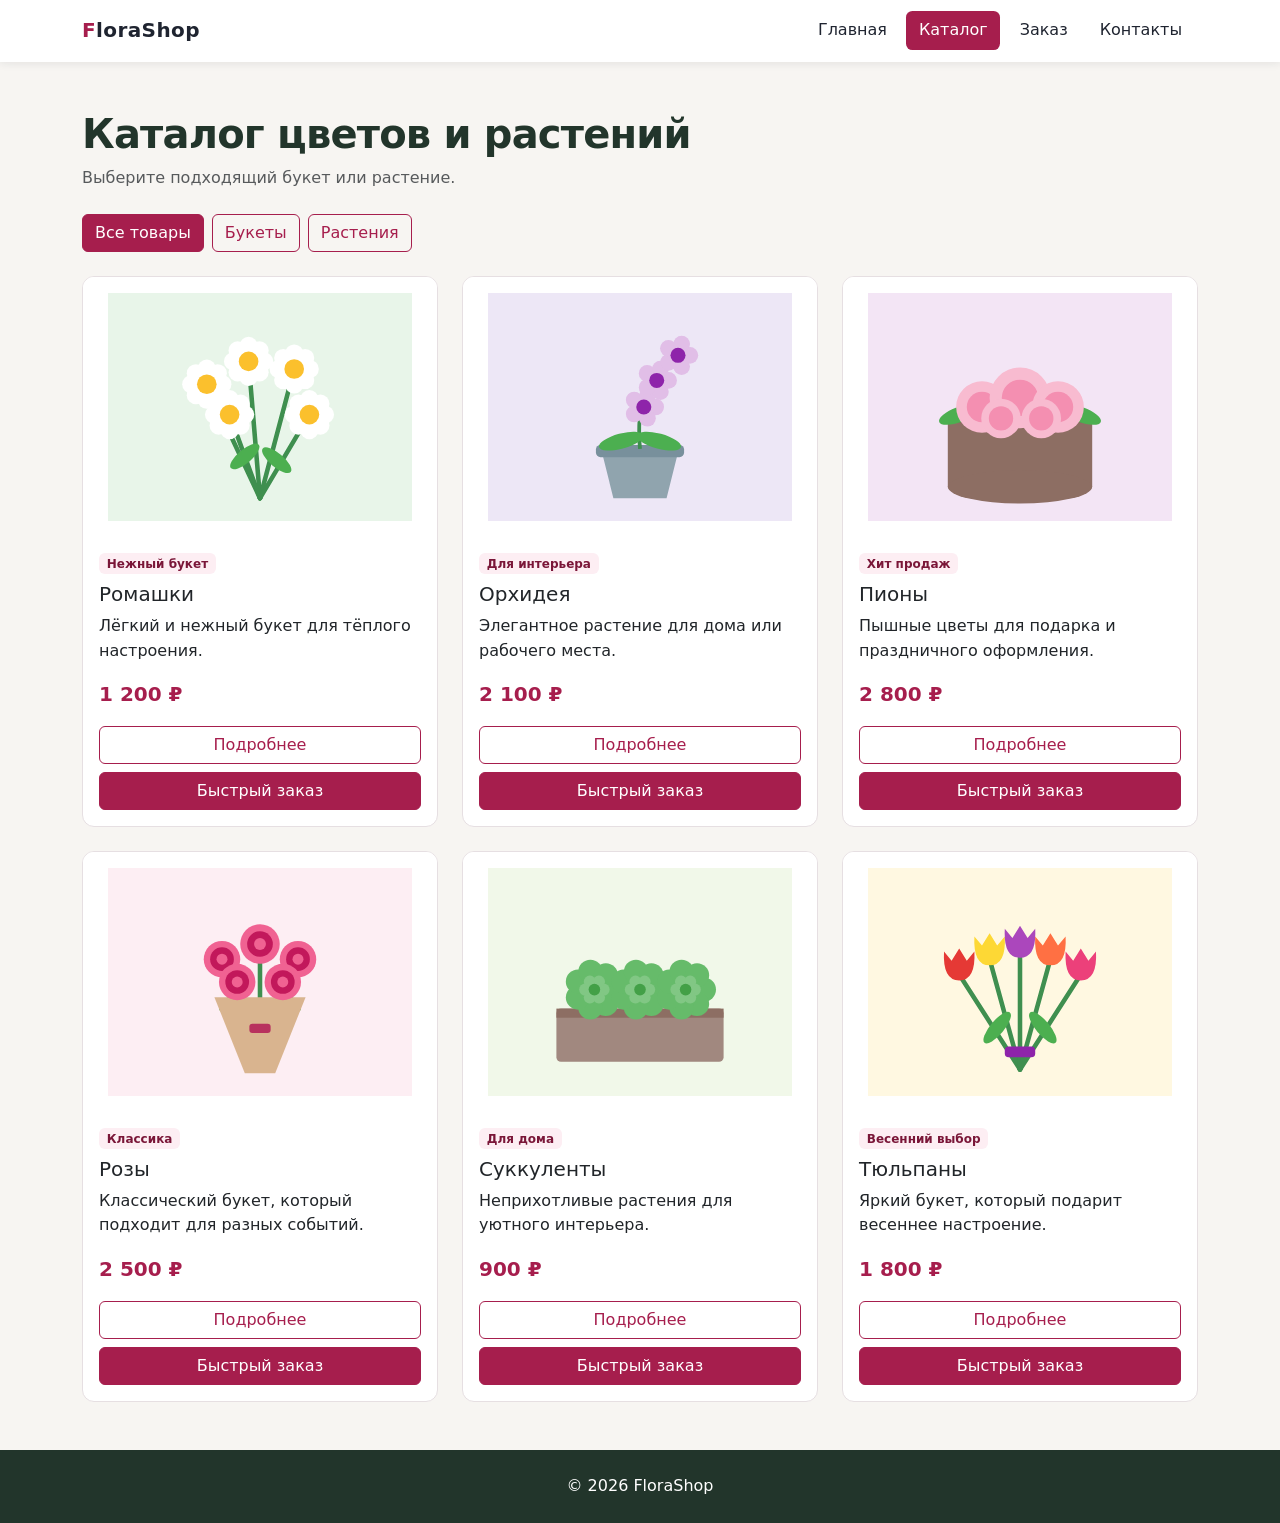
==== commit dd9f97ff: "fix: remove misleading product menu link" ====
--- a/catalog.html
+++ b/catalog.html
@@ -22,7 +22,6 @@
             <ul class="navbar-nav ms-auto">
                 <li class="nav-item"><a class="nav-link" href="index.html">Главная</a></li>
                 <li class="nav-item"><a class="nav-link active" href="catalog.html">Каталог</a></li>
-                <li class="nav-item"><a class="nav-link" href="product.html">О товарах</a></li>
                 <li class="nav-item"><a class="nav-link" href="order.html">Заказ</a></li>
                 <li class="nav-item"><a class="nav-link" href="contacts.html">Контакты</a></li>
             </ul>
